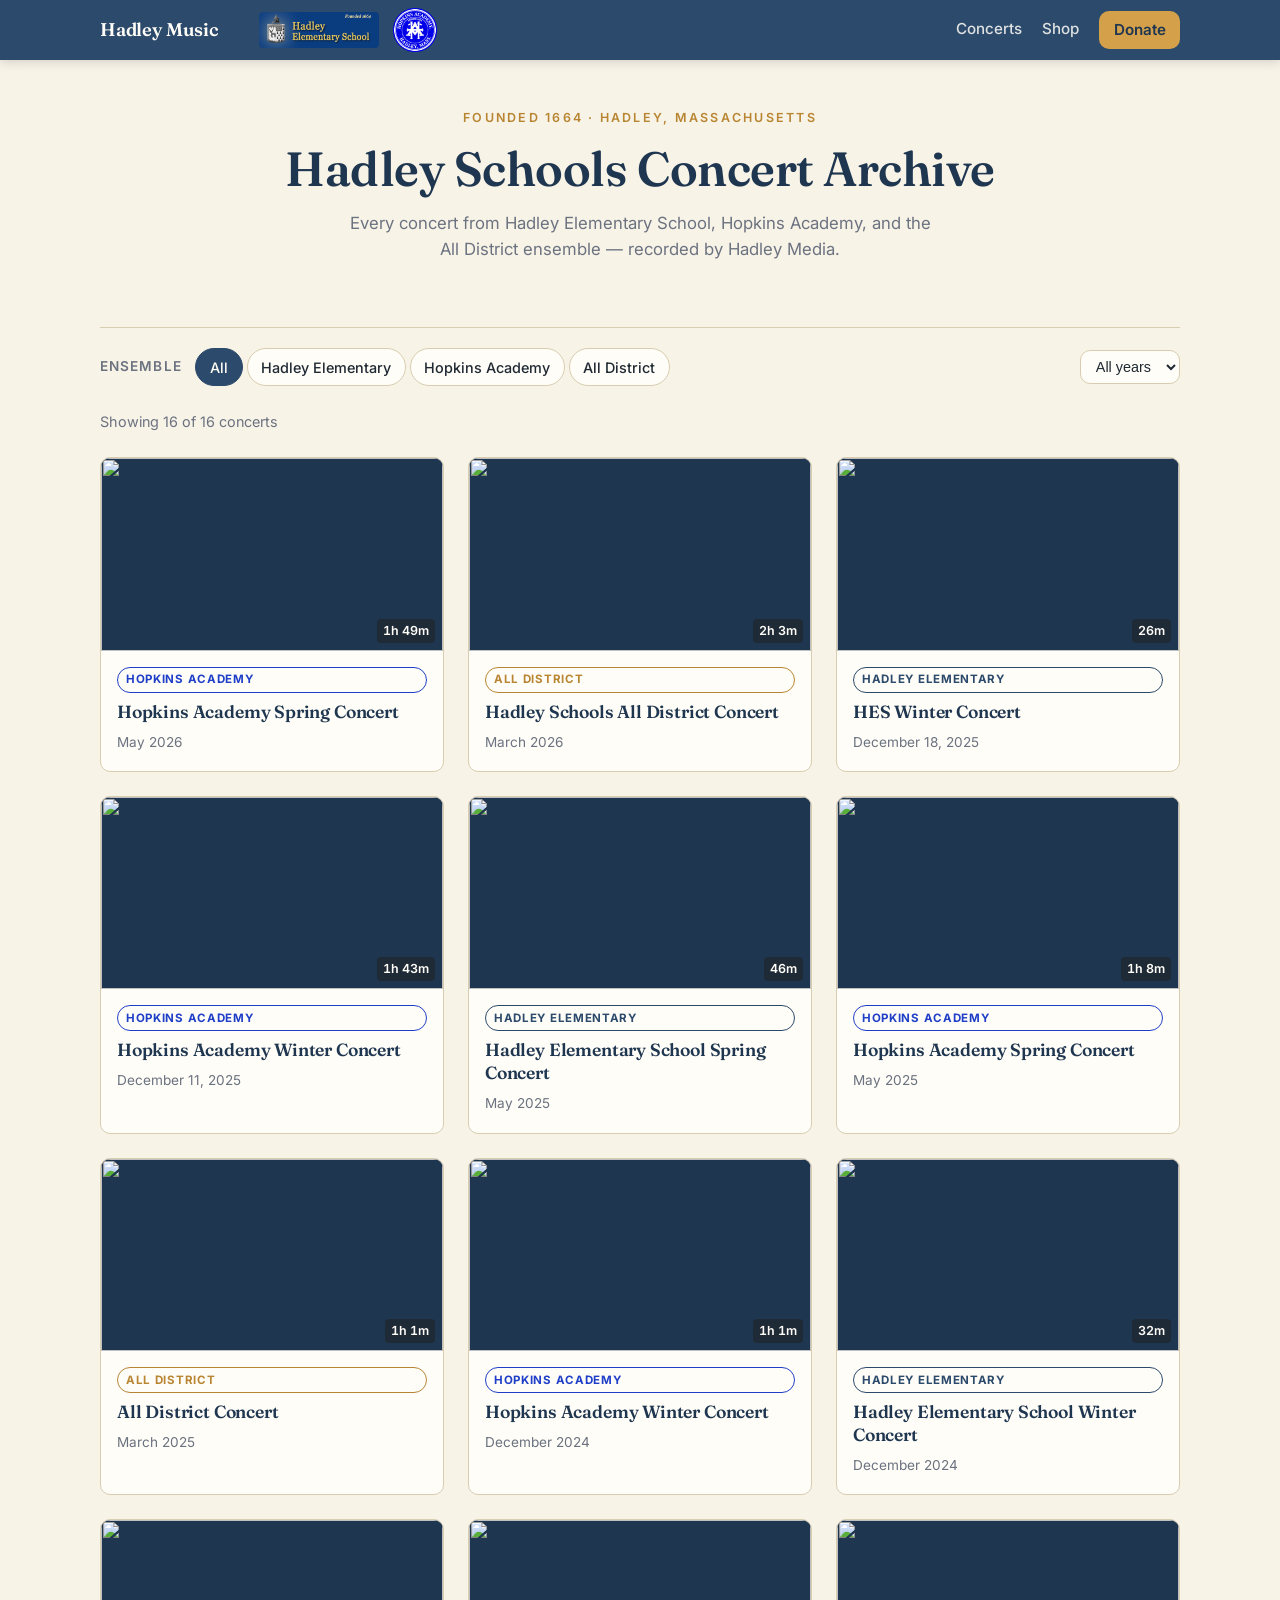
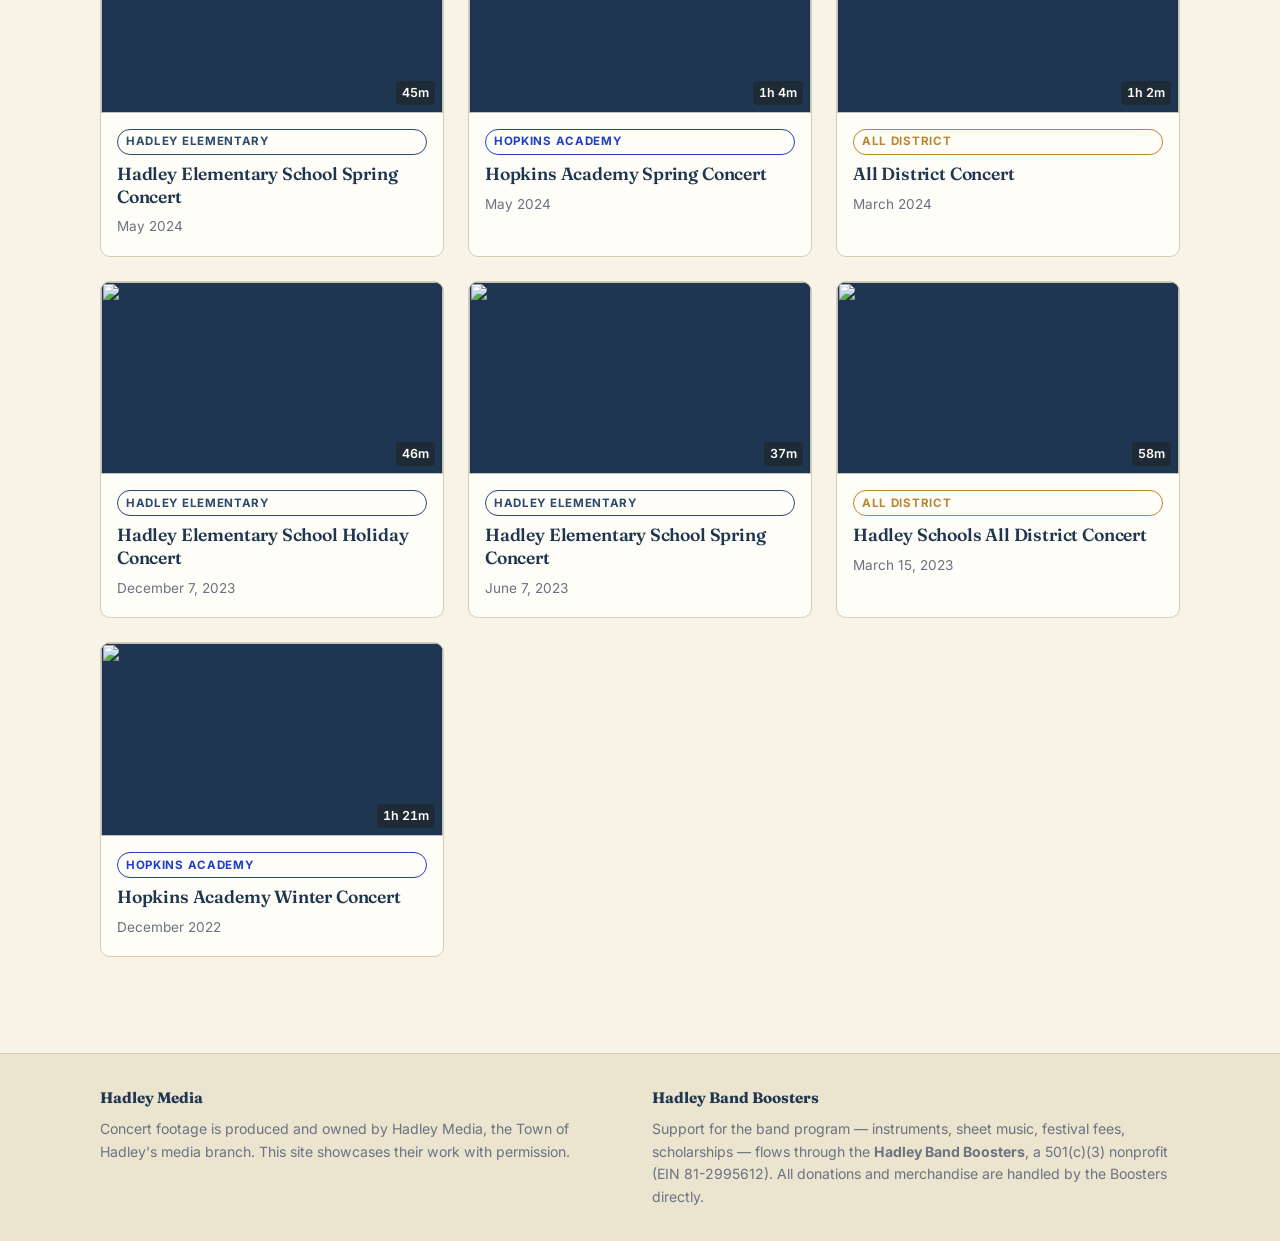
==== index.html @ 7705fe66 "Phase 1: build the Hadley Schools concert archive Static site for the Hadley Band concert archive — " ====
<!DOCTYPE html>
<html lang="en">
<head>
  <meta charset="UTF-8">
  <meta name="viewport" content="width=device-width, initial-scale=1.0">
  <title>Hadley Schools Concert Archive</title>
  <meta name="description" content="Watch every Hadley Schools concert. A community archive of recordings from Hadley Elementary, Hopkins Academy, and the All District ensemble.">
  <link rel="canonical" href="/">
  <link rel="icon" type="image/png" href="/assets/favicon.png">

  <!-- Open Graph -->
  <meta property="og:type" content="website">
  <meta property="og:title" content="Hadley Schools Concert Archive">
  <meta property="og:description" content="Watch every Hadley Schools concert. A community archive of Hadley Elementary, Hopkins Academy, and All District performances.">
  <meta property="og:site_name" content="Hadley Music">

  <!-- Fonts: Google for now (self-host later for perf + CSP tighten) -->
  <link rel="preconnect" href="https://fonts.googleapis.com">
  <link rel="preconnect" href="https://fonts.gstatic.com" crossorigin>
  <link rel="stylesheet" href="https://fonts.googleapis.com/css2?family=Fraunces:opsz,wght@9..144,500;9..144,600;9..144,700&family=Inter:wght@400;500;600;700&display=swap">

  <link rel="stylesheet" href="/assets/css/styles.css">
</head>
<body>

  <nav id="top-nav" aria-label="Main">
    <div class="nav-inner">
      <a class="brand" href="/">Hadley Music</a>
      <div class="nav-schools" aria-label="Performing schools">
        <img class="nav-logo logo-hes" src="/assets/logos/hes.png" alt="Hadley Elementary School" decoding="async">
        <img class="nav-logo logo-hopkins" src="/assets/logos/hopkins-seal.png" alt="Hopkins Academy" decoding="async">
      </div>
      <div class="nav-links">
        <a href="/">Concerts</a>
        <a href="/coming-soon.html?for=shop">Shop</a>
        <a class="cta" href="/coming-soon.html?for=donate">Donate</a>
      </div>
    </div>
  </nav>

  <main>
    <section class="hero container">
      <div class="eyebrow">Founded 1664 · Hadley, Massachusetts</div>
      <h1>Hadley Schools Concert Archive</h1>
      <p class="lede">Every concert from Hadley Elementary School, Hopkins Academy, and the All&nbsp;District ensemble — recorded by Hadley Media.</p>
    </section>

    <section class="container">
      <div class="filters" role="region" aria-label="Filter concerts">
        <span class="label">Ensemble</span>
        <div class="chips-row" role="group" aria-label="Ensemble">
          <button class="chip active" data-ensemble="all" type="button">All</button>
          <button class="chip" data-ensemble="hes" type="button">Hadley Elementary</button>
          <button class="chip" data-ensemble="hopkins" type="button">Hopkins Academy</button>
          <button class="chip" data-ensemble="district" type="button">All District</button>
        </div>
        <select class="year-select" id="year-select" aria-label="Filter by year">
          <option value="all">All years</option>
        </select>
      </div>
      <div class="results-meta" id="results-meta"></div>

      <div class="concert-grid" id="concert-grid" aria-live="polite"></div>
    </section>
  </main>

  <footer>
    <div class="footer-inner">
      <div>
        <h4>Hadley Media</h4>
        <p>Concert footage is produced and owned by Hadley Media, the Town of Hadley's media branch. This site showcases their work with permission.</p>
      </div>
      <div>
        <h4>Hadley Band Boosters</h4>
        <p>Support for the band program — instruments, sheet music, festival fees, scholarships — flows through the <strong>Hadley Band Boosters</strong>, a 501(c)(3) nonprofit (EIN 81-2995612). All donations and merchandise are handled by the Boosters directly.</p>
      </div>
    </div>
  </footer>

  <script type="module" src="/assets/js/home.js"></script>
</body>
</html>
---- assets/css/styles.css ----
/* Hadley Music — site styles
   Single stylesheet for the whole site. Mobile-first, no framework. */

/* ── Reset ── */
*, *::before, *::after { box-sizing: border-box; margin: 0; padding: 0; }
html, body { overflow-x: hidden; max-width: 100vw; }
img { display: block; max-width: 100%; height: auto; }
button { font: inherit; cursor: pointer; border: 0; background: none; color: inherit; }
a { color: var(--royal); text-decoration: none; }
a:hover { color: var(--brass); }

/* ── Tokens ── */
:root {
  --parchment:  #f8f3e7;
  --parchment-d:#ebe4cf;
  --hadley:     #2c4a6b;
  --hadley-d:   #1f3650;
  --royal:      #1f3fc8;
  --brass:      #d4a14a;
  --brass-d:    #b88532;
  --ink:        #1f2933;
  --muted:      #6b7280;
  --border:     #d8cdb0;
  --white:      #fffdf7;

  --radius: 10px;
  --shadow-sm: 0 1px 2px rgba(31, 41, 51, 0.06);
  --shadow-md: 0 6px 24px rgba(31, 41, 51, 0.10);

  --container: 1120px;
}

html { scroll-behavior: smooth; }

body {
  font-family: 'Inter', -apple-system, BlinkMacSystemFont, 'Segoe UI', Roboto, sans-serif;
  background: var(--parchment);
  color: var(--ink);
  line-height: 1.6;
  font-size: 16px;
  -webkit-font-smoothing: antialiased;
}

h1, h2, h3, .display {
  font-family: 'Fraunces', 'Source Serif 4', Georgia, serif;
  font-weight: 600;
  letter-spacing: -0.01em;
  line-height: 1.2;
  color: var(--hadley-d);
}

/* ── Layout ── */
.container {
  max-width: var(--container);
  margin: 0 auto;
  padding: 0 1.25rem;
}

/* ── Top nav ── */
#top-nav {
  position: sticky;
  top: 0;
  z-index: 100;
  background: var(--hadley);
  color: var(--white);
  box-shadow: 0 2px 10px rgba(0,0,0,0.15);
}
#top-nav .nav-inner {
  max-width: var(--container);
  margin: 0 auto;
  padding: 0 1.25rem;
  height: 60px;
  display: flex;
  align-items: center;
  gap: 1.5rem;
}
#top-nav .brand {
  font-family: 'Fraunces', Georgia, serif;
  font-weight: 600;
  font-size: 1.15rem;
  color: var(--white);
  letter-spacing: -0.01em;
}
#top-nav .brand:hover { color: var(--brass); }
#top-nav .nav-links {
  margin-left: auto;
  display: flex;
  gap: 1.25rem;
  align-items: center;
}
#top-nav .nav-links a {
  color: rgba(255, 253, 247, 0.85);
  font-size: 0.95rem;
  font-weight: 500;
  padding: 0.4rem 0;
  border-bottom: 2px solid transparent;
}
#top-nav .nav-links a:hover {
  color: var(--white);
  border-bottom-color: var(--brass);
}
#top-nav .nav-links a.cta {
  background: var(--brass);
  color: var(--hadley-d);
  padding: 0.45rem 0.9rem;
  border-radius: var(--radius);
  border-bottom: 0;
  font-weight: 600;
}
#top-nav .nav-links a.cta:hover {
  background: var(--brass-d);
  color: var(--hadley-d);
}

/* ── Hero ── */
.hero {
  padding: 3rem 0 2rem;
  text-align: center;
}
.hero .eyebrow {
  text-transform: uppercase;
  letter-spacing: 0.18em;
  font-size: 0.78rem;
  font-weight: 600;
  color: var(--brass-d);
  margin-bottom: 0.75rem;
}
.hero h1 {
  font-size: clamp(2rem, 5vw, 3rem);
  margin-bottom: 0.75rem;
}
.hero p.lede {
  max-width: 620px;
  margin: 0 auto;
  color: var(--muted);
  font-size: 1.05rem;
}

/* School logos in the top nav, right of the brand. HES is a wide banner
   with a baked-in navy background; Hopkins is a circular seal. The HES
   navy is close to our nav navy so the rectangle nearly blends — a small
   border-radius makes the edge feel intentional. The seal sits taller
   visually because circles read smaller than rectangles of equal height. */
.nav-schools {
  display: flex;
  align-items: center;
  gap: 0.9rem;
  margin-left: 1rem;
  height: 100%;
}
.nav-schools .nav-logo {
  width: auto;
  display: block;
}
.nav-schools .logo-hes     { height: 36px; border-radius: 4px; }
.nav-schools .logo-hopkins { height: 44px; }

/* Nav gets crowded fast on small screens — hide the school logos there
   so the brand + Concerts/Shop/Donate links keep their breathing room.
   Logos return at ≥720px. */
@media (max-width: 720px) {
  .nav-schools { display: none; }
}

/* ── Filters ── */
.filters {
  display: flex;
  flex-wrap: wrap;
  align-items: center;
  gap: 0.6rem;
  padding: 1.25rem 0 0.5rem;
  border-top: 1px solid var(--border);
  margin-top: 2rem;
}
.filters .label {
  font-size: 0.85rem;
  font-weight: 600;
  color: var(--muted);
  text-transform: uppercase;
  letter-spacing: 0.08em;
  margin-right: 0.25rem;
}
.chip {
  display: inline-flex;
  align-items: center;
  gap: 0.4rem;
  padding: 0.4rem 0.85rem;
  border-radius: 999px;
  background: var(--white);
  border: 1px solid var(--border);
  color: var(--ink);
  font-size: 0.9rem;
  font-weight: 500;
  transition: background 120ms ease, color 120ms ease, border-color 120ms ease;
}
.chip:hover {
  border-color: var(--hadley);
  color: var(--hadley);
}
.chip.active {
  background: var(--hadley);
  color: var(--white);
  border-color: var(--hadley);
}
.filters .year-select {
  margin-left: auto;
  padding: 0.45rem 0.7rem;
  border: 1px solid var(--border);
  background: var(--white);
  border-radius: var(--radius);
  font-size: 0.9rem;
  color: var(--ink);
}

.results-meta {
  padding: 1rem 0 0.5rem;
  font-size: 0.9rem;
  color: var(--muted);
}

/* ── Concert grid ── */
.concert-grid {
  display: grid;
  grid-template-columns: repeat(auto-fill, minmax(280px, 1fr));
  gap: 1.5rem;
  padding: 1rem 0 4rem;
}
.concert-card {
  background: var(--white);
  border: 1px solid var(--border);
  border-radius: var(--radius);
  overflow: hidden;
  transition: transform 160ms ease, box-shadow 160ms ease, border-color 160ms ease;
  display: flex;
  flex-direction: column;
}
.concert-card:hover {
  transform: translateY(-2px);
  box-shadow: var(--shadow-md);
  border-color: var(--hadley);
}
.concert-card a.card-link {
  color: inherit;
  display: flex;
  flex-direction: column;
  flex: 1;
}
.concert-card .thumb {
  position: relative;
  aspect-ratio: 16 / 9;
  background: var(--hadley-d);
  overflow: hidden;
}
.concert-card .thumb img {
  width: 100%;
  height: 100%;
  object-fit: cover;
  transition: transform 240ms ease;
}
.concert-card:hover .thumb img { transform: scale(1.04); }
.concert-card .thumb .duration {
  position: absolute;
  right: 8px;
  bottom: 8px;
  background: rgba(31, 41, 51, 0.85);
  color: var(--white);
  font-size: 0.78rem;
  font-weight: 600;
  padding: 2px 6px;
  border-radius: 4px;
  font-variant-numeric: tabular-nums;
}
.concert-card .body {
  padding: 1rem 1rem 1.1rem;
  display: flex;
  flex-direction: column;
  gap: 0.5rem;
  flex: 1;
}
.concert-card h3 {
  font-size: 1.1rem;
  line-height: 1.3;
}
.concert-card .meta {
  font-size: 0.85rem;
  color: var(--muted);
  display: flex;
  flex-wrap: wrap;
  align-items: center;
  gap: 0.6rem;
}
.concert-card .meta .dot { color: var(--border); }

.ensemble-badge {
  display: inline-flex;
  align-items: center;
  gap: 0.35rem;
  font-size: 0.72rem;
  font-weight: 700;
  text-transform: uppercase;
  letter-spacing: 0.06em;
  padding: 0.18rem 0.5rem;
  border-radius: 999px;
  border: 1px solid currentColor;
}
.ensemble-badge.hes      { color: var(--hadley); }
.ensemble-badge.hopkins  { color: var(--royal); }
.ensemble-badge.district { color: var(--brass-d); }

.empty-state {
  padding: 3rem 1rem;
  text-align: center;
  color: var(--muted);
  font-size: 1rem;
}

/* ── Concert detail page ── */
.detail-wrap {
  padding: 2rem 0 4rem;
}
.back-link {
  display: inline-flex;
  align-items: center;
  gap: 0.35rem;
  font-size: 0.9rem;
  font-weight: 600;
  color: var(--hadley);
  margin-bottom: 1.5rem;
}
.back-link:hover { color: var(--brass-d); }

.detail-header {
  margin-bottom: 1.5rem;
}
.detail-header h1 {
  font-size: clamp(1.5rem, 3.5vw, 2.25rem);
  margin-bottom: 0.5rem;
}
.detail-header .meta-row {
  display: flex;
  flex-wrap: wrap;
  align-items: center;
  gap: 0.8rem;
  color: var(--muted);
  font-size: 0.95rem;
}

.player-frame {
  position: relative;
  aspect-ratio: 16 / 9;
  background: #000;
  border-radius: var(--radius);
  overflow: hidden;
  box-shadow: var(--shadow-md);
  margin-bottom: 1.5rem;
}
.player-frame iframe,
.player-frame .lite-thumb {
  position: absolute;
  inset: 0;
  width: 100%;
  height: 100%;
}
.lite-thumb {
  cursor: pointer;
  border: 0;
  padding: 0;
  background: #000;
  display: block;
}
.lite-thumb img { width: 100%; height: 100%; object-fit: cover; opacity: 0.95; }
.lite-thumb::after {
  content: "";
  position: absolute;
  inset: 0;
  background: radial-gradient(circle at 50% 50%, transparent 0%, rgba(0,0,0,0.25) 75%);
  pointer-events: none;
}
.lite-thumb .play-btn {
  position: absolute;
  top: 50%; left: 50%;
  transform: translate(-50%, -50%);
  width: 78px; height: 78px;
  border-radius: 50%;
  background: rgba(212, 161, 74, 0.95);
  display: flex; align-items: center; justify-content: center;
  transition: transform 160ms ease, background 160ms ease;
}
.lite-thumb:hover .play-btn {
  background: var(--brass);
  transform: translate(-50%, -50%) scale(1.06);
}
.lite-thumb .play-btn svg { width: 30px; height: 30px; fill: var(--hadley-d); margin-left: 4px; }

.detail-actions {
  display: flex;
  flex-wrap: wrap;
  gap: 0.75rem;
  margin-bottom: 1.75rem;
}
.btn {
  display: inline-flex;
  align-items: center;
  gap: 0.5rem;
  padding: 0.6rem 1.1rem;
  border-radius: var(--radius);
  font-weight: 600;
  font-size: 0.95rem;
  border: 1px solid transparent;
  transition: background 140ms ease, border-color 140ms ease, color 140ms ease;
}
.btn-primary {
  background: var(--brass);
  color: var(--hadley-d);
}
.btn-primary:hover { background: var(--brass-d); color: var(--hadley-d); }
.btn-secondary {
  background: var(--white);
  color: var(--hadley);
  border-color: var(--border);
}
.btn-secondary:hover { border-color: var(--hadley); }
.btn[disabled], .btn.disabled {
  background: var(--parchment-d);
  color: var(--muted);
  cursor: not-allowed;
  border-color: var(--border);
}
.btn .pill {
  font-size: 0.7rem;
  font-weight: 700;
  text-transform: uppercase;
  letter-spacing: 0.06em;
  padding: 2px 6px;
  border-radius: 4px;
  background: var(--border);
  color: var(--ink);
}

.detail-body {
  background: var(--white);
  border: 1px solid var(--border);
  border-radius: var(--radius);
  padding: 1.5rem;
}
.detail-body h2 {
  font-size: 1.1rem;
  color: var(--muted);
  text-transform: uppercase;
  letter-spacing: 0.1em;
  margin-bottom: 0.75rem;
  font-weight: 600;
}
.detail-body .desc-placeholder {
  color: var(--muted);
  font-style: italic;
}

/* ── Coming soon ── */
.coming-soon-wrap {
  padding: 5rem 1rem;
  text-align: center;
  max-width: 560px;
  margin: 0 auto;
}
.coming-soon-wrap h1 {
  font-size: clamp(2rem, 5vw, 2.75rem);
  margin-bottom: 0.75rem;
}
.coming-soon-wrap p {
  color: var(--muted);
  margin-bottom: 1.5rem;
  font-size: 1.05rem;
}

/* ── Footer ── */
footer {
  border-top: 1px solid var(--border);
  background: var(--parchment-d);
  padding: 2rem 0;
  margin-top: 2rem;
  color: var(--muted);
  font-size: 0.88rem;
}
footer .footer-inner {
  max-width: var(--container);
  margin: 0 auto;
  padding: 0 1.25rem;
  display: grid;
  grid-template-columns: 1fr 1fr;
  gap: 1.5rem;
}
footer h4 {
  font-family: 'Fraunces', Georgia, serif;
  font-size: 0.95rem;
  color: var(--hadley-d);
  margin-bottom: 0.5rem;
}
footer p, footer a { font-size: 0.88rem; }
footer a { color: var(--hadley); text-decoration: underline; text-underline-offset: 3px; }
footer a:hover { color: var(--brass-d); }

/* ── Responsive ── */
@media (max-width: 640px) {
  #top-nav .nav-inner { gap: 0.75rem; }
  #top-nav .nav-links { gap: 0.75rem; }
  #top-nav .nav-links a { font-size: 0.88rem; }
  #top-nav .nav-links a.cta { padding: 0.4rem 0.7rem; }
  .hero { padding: 2rem 0 1.5rem; }
  .filters { flex-direction: column; align-items: stretch; }
  .filters .year-select { margin-left: 0; }
  .filters .chips-row { display: flex; flex-wrap: wrap; gap: 0.5rem; }
  footer .footer-inner { grid-template-columns: 1fr; }
}
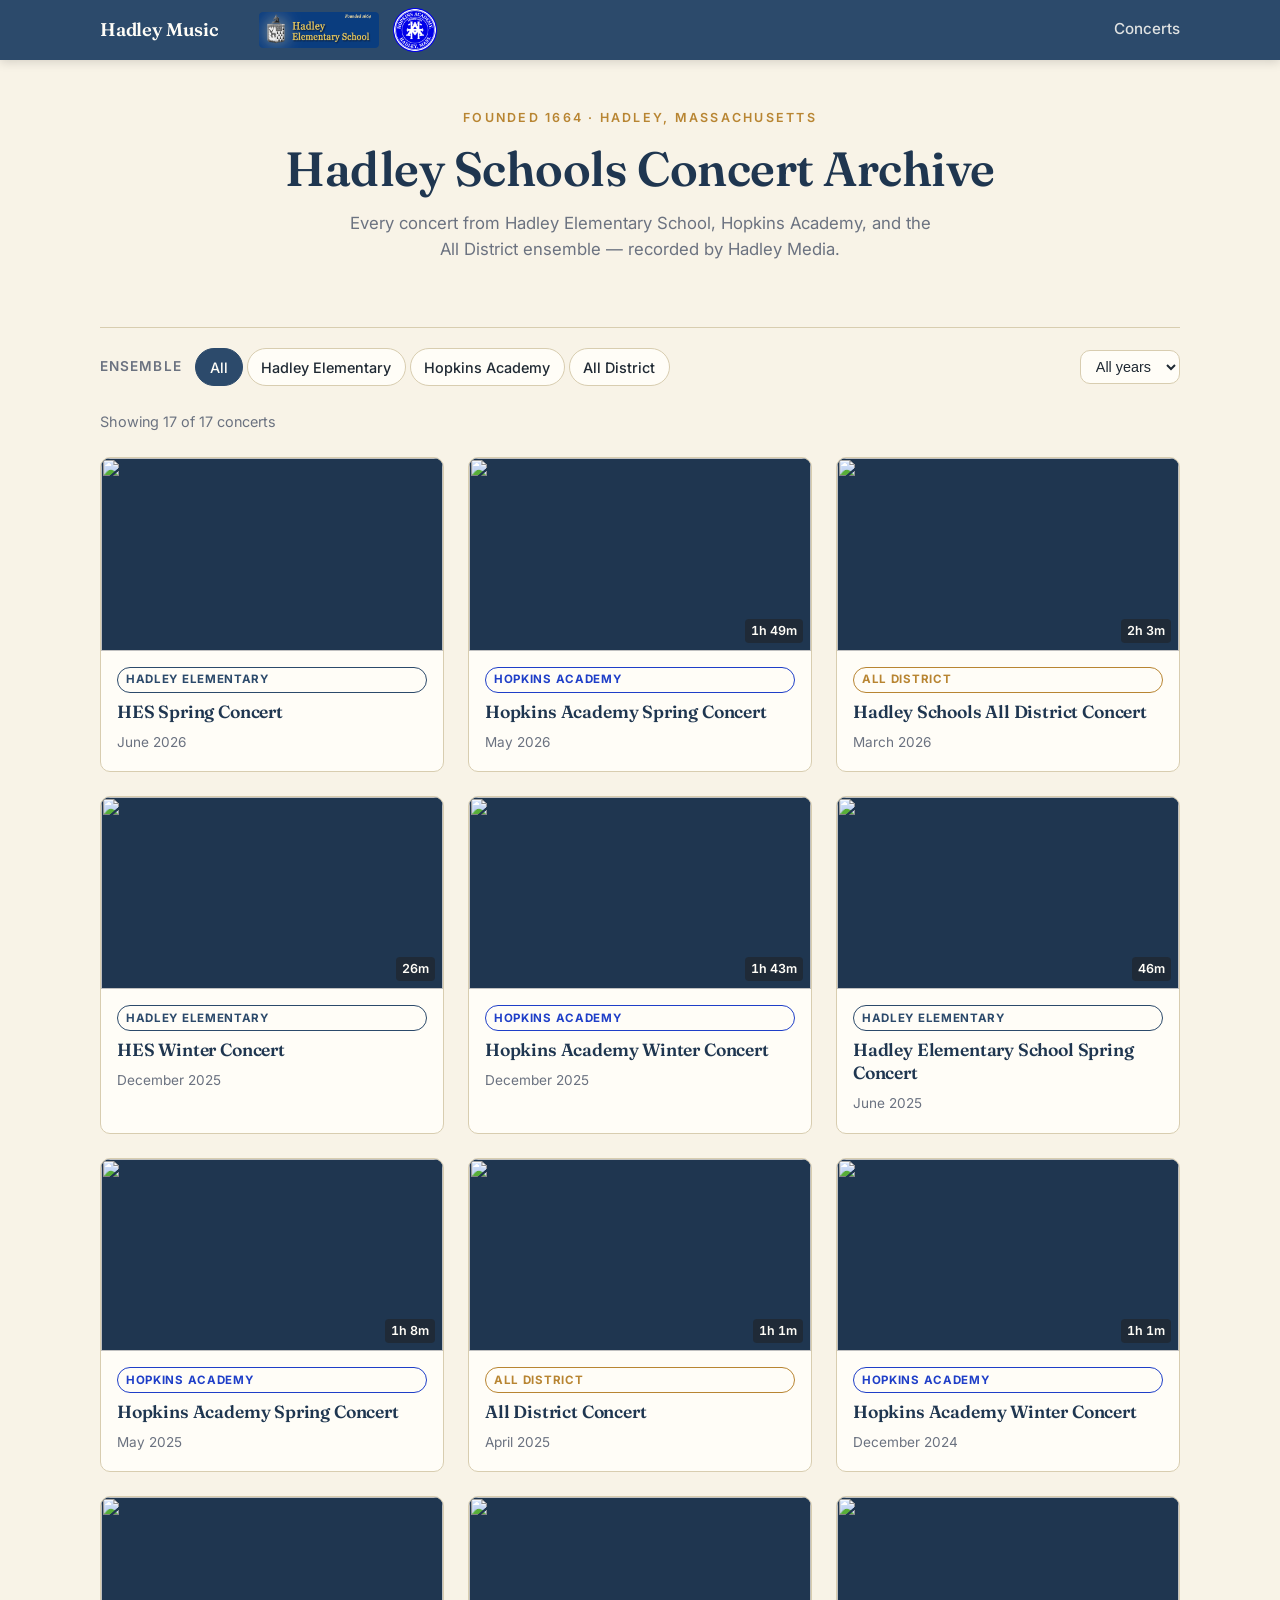
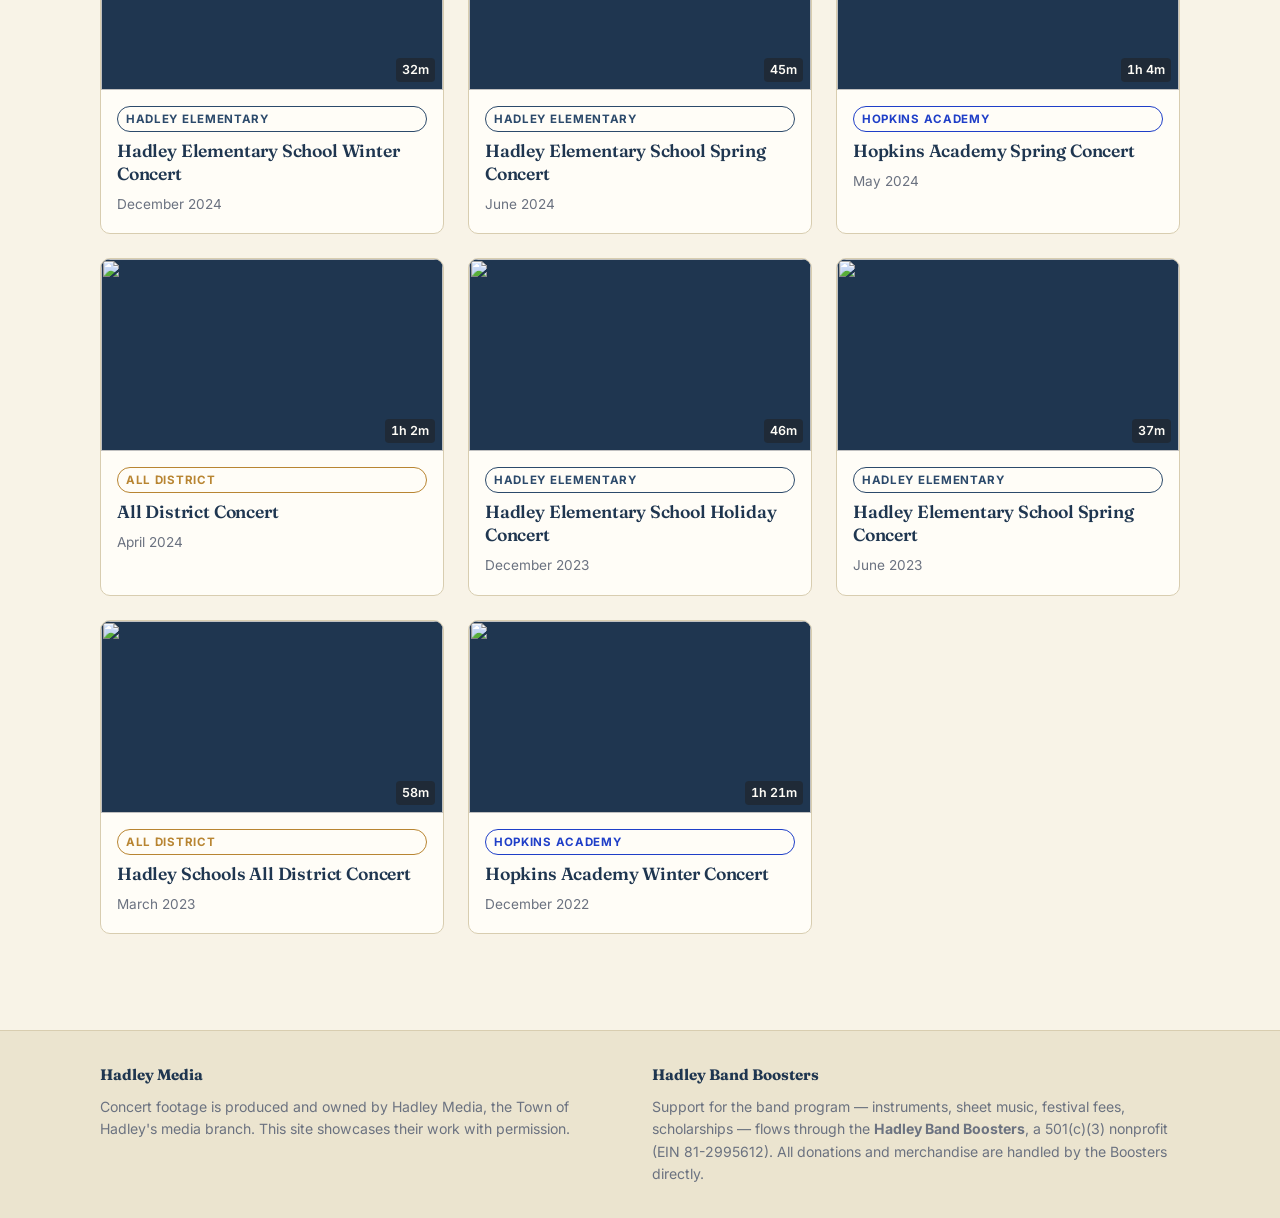
==== commit c7a4ea7e: "Remove Shop, Donate, and Download placeholders Co-Authored-By: Claude Opus 4.7 <noreply@anthropic.co" ====
--- a/index.html
+++ b/index.html
@@ -5,8 +5,7 @@
   <meta name="viewport" content="width=device-width, initial-scale=1.0">
   <title>Hadley Schools Concert Archive</title>
   <meta name="description" content="Watch every Hadley Schools concert. A community archive of recordings from Hadley Elementary, Hopkins Academy, and the All District ensemble.">
-  <link rel="canonical" href="/">
-  <link rel="icon" type="image/png" href="/assets/favicon.png">
+  <link rel="icon" type="image/png" href="assets/favicon.png">
 
   <!-- Open Graph -->
   <meta property="og:type" content="website">
@@ -19,21 +18,19 @@
   <link rel="preconnect" href="https://fonts.gstatic.com" crossorigin>
   <link rel="stylesheet" href="https://fonts.googleapis.com/css2?family=Fraunces:opsz,wght@9..144,500;9..144,600;9..144,700&family=Inter:wght@400;500;600;700&display=swap">
 
-  <link rel="stylesheet" href="/assets/css/styles.css">
+  <link rel="stylesheet" href="assets/css/styles.css">
 </head>
 <body>
 
   <nav id="top-nav" aria-label="Main">
     <div class="nav-inner">
-      <a class="brand" href="/">Hadley Music</a>
+      <a class="brand" href="./">Hadley Music</a>
       <div class="nav-schools" aria-label="Performing schools">
-        <img class="nav-logo logo-hes" src="/assets/logos/hes.png" alt="Hadley Elementary School" decoding="async">
-        <img class="nav-logo logo-hopkins" src="/assets/logos/hopkins-seal.png" alt="Hopkins Academy" decoding="async">
+        <img class="nav-logo logo-hes" src="assets/logos/hes.png" alt="Hadley Elementary School" decoding="async">
+        <img class="nav-logo logo-hopkins" src="assets/logos/hopkins-seal.png" alt="Hopkins Academy" decoding="async">
       </div>
       <div class="nav-links">
-        <a href="/">Concerts</a>
-        <a href="/coming-soon.html?for=shop">Shop</a>
-        <a class="cta" href="/coming-soon.html?for=donate">Donate</a>
+        <a href="./">Concerts</a>
       </div>
     </div>
   </nav>
@@ -77,6 +74,6 @@
     </div>
   </footer>
 
-  <script type="module" src="/assets/js/home.js"></script>
+  <script type="module" src="assets/js/home.js"></script>
 </body>
 </html>
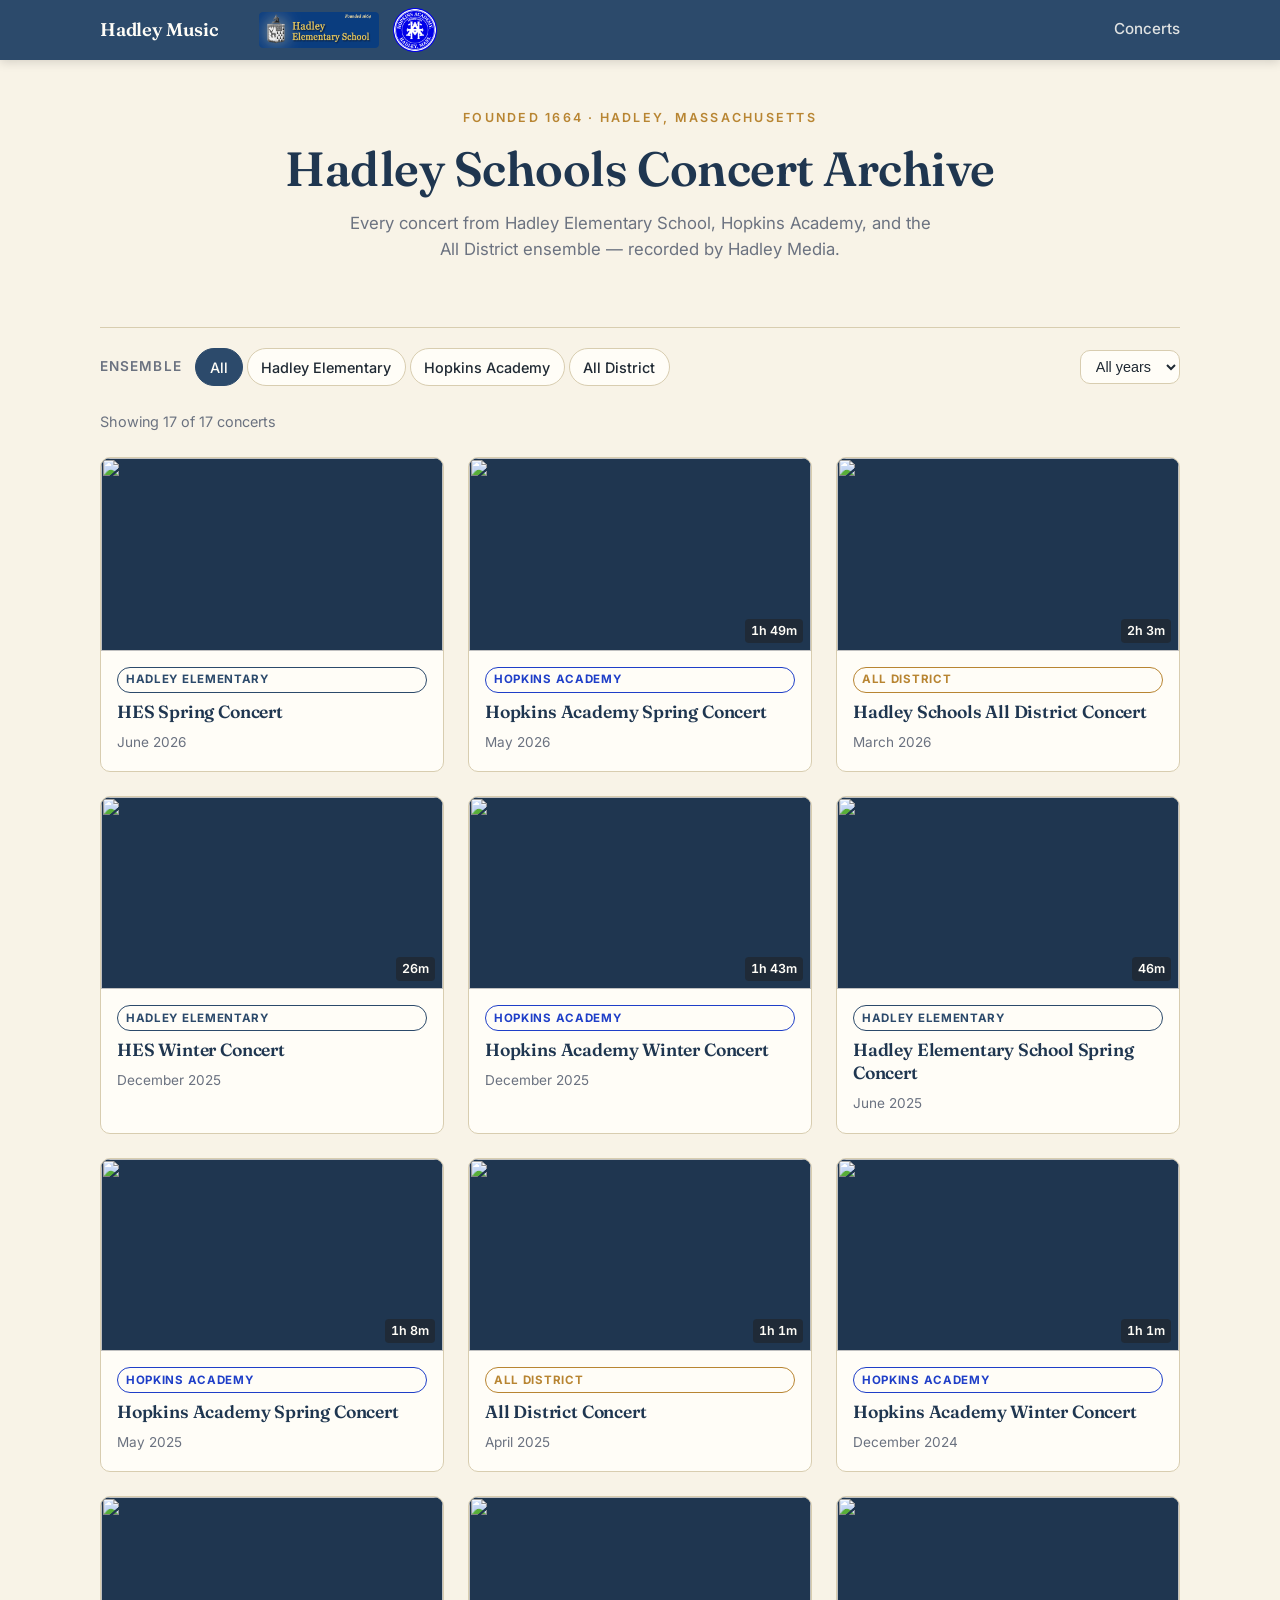
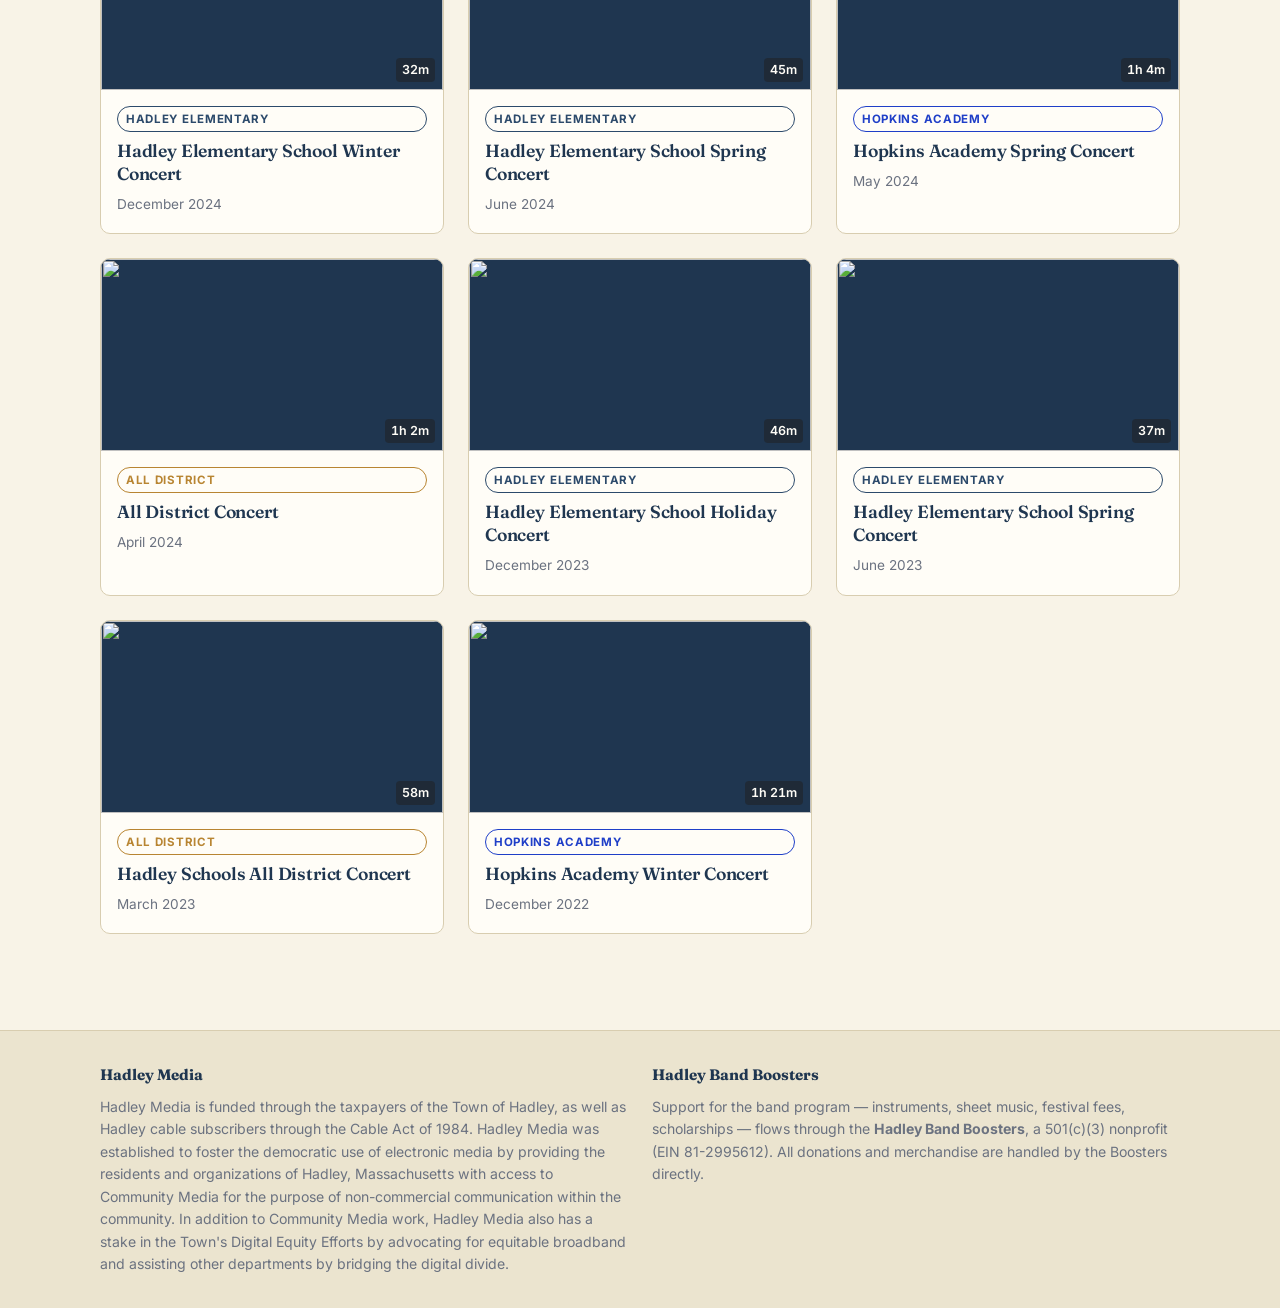
==== commit e06c3627: "Add Hadley Media mission statement to footer Co-Authored-By: Claude Opus 4.7 <noreply@anthropic.com>" ====
--- a/index.html
+++ b/index.html
@@ -65,7 +65,7 @@
     <div class="footer-inner">
       <div>
         <h4>Hadley Media</h4>
-        <p>Concert footage is produced and owned by Hadley Media, the Town of Hadley's media branch. This site showcases their work with permission.</p>
+        <p>Hadley Media is funded through the taxpayers of the Town of Hadley, as well as Hadley cable subscribers through the Cable Act of 1984. Hadley Media was established to foster the democratic use of electronic media by providing the residents and organizations of Hadley, Massachusetts with access to Community Media for the purpose of non-commercial communication within the community. In addition to Community Media work, Hadley Media also has a stake in the Town's Digital Equity Efforts by advocating for equitable broadband and assisting other departments by bridging the digital divide.</p>
       </div>
       <div>
         <h4>Hadley Band Boosters</h4>
